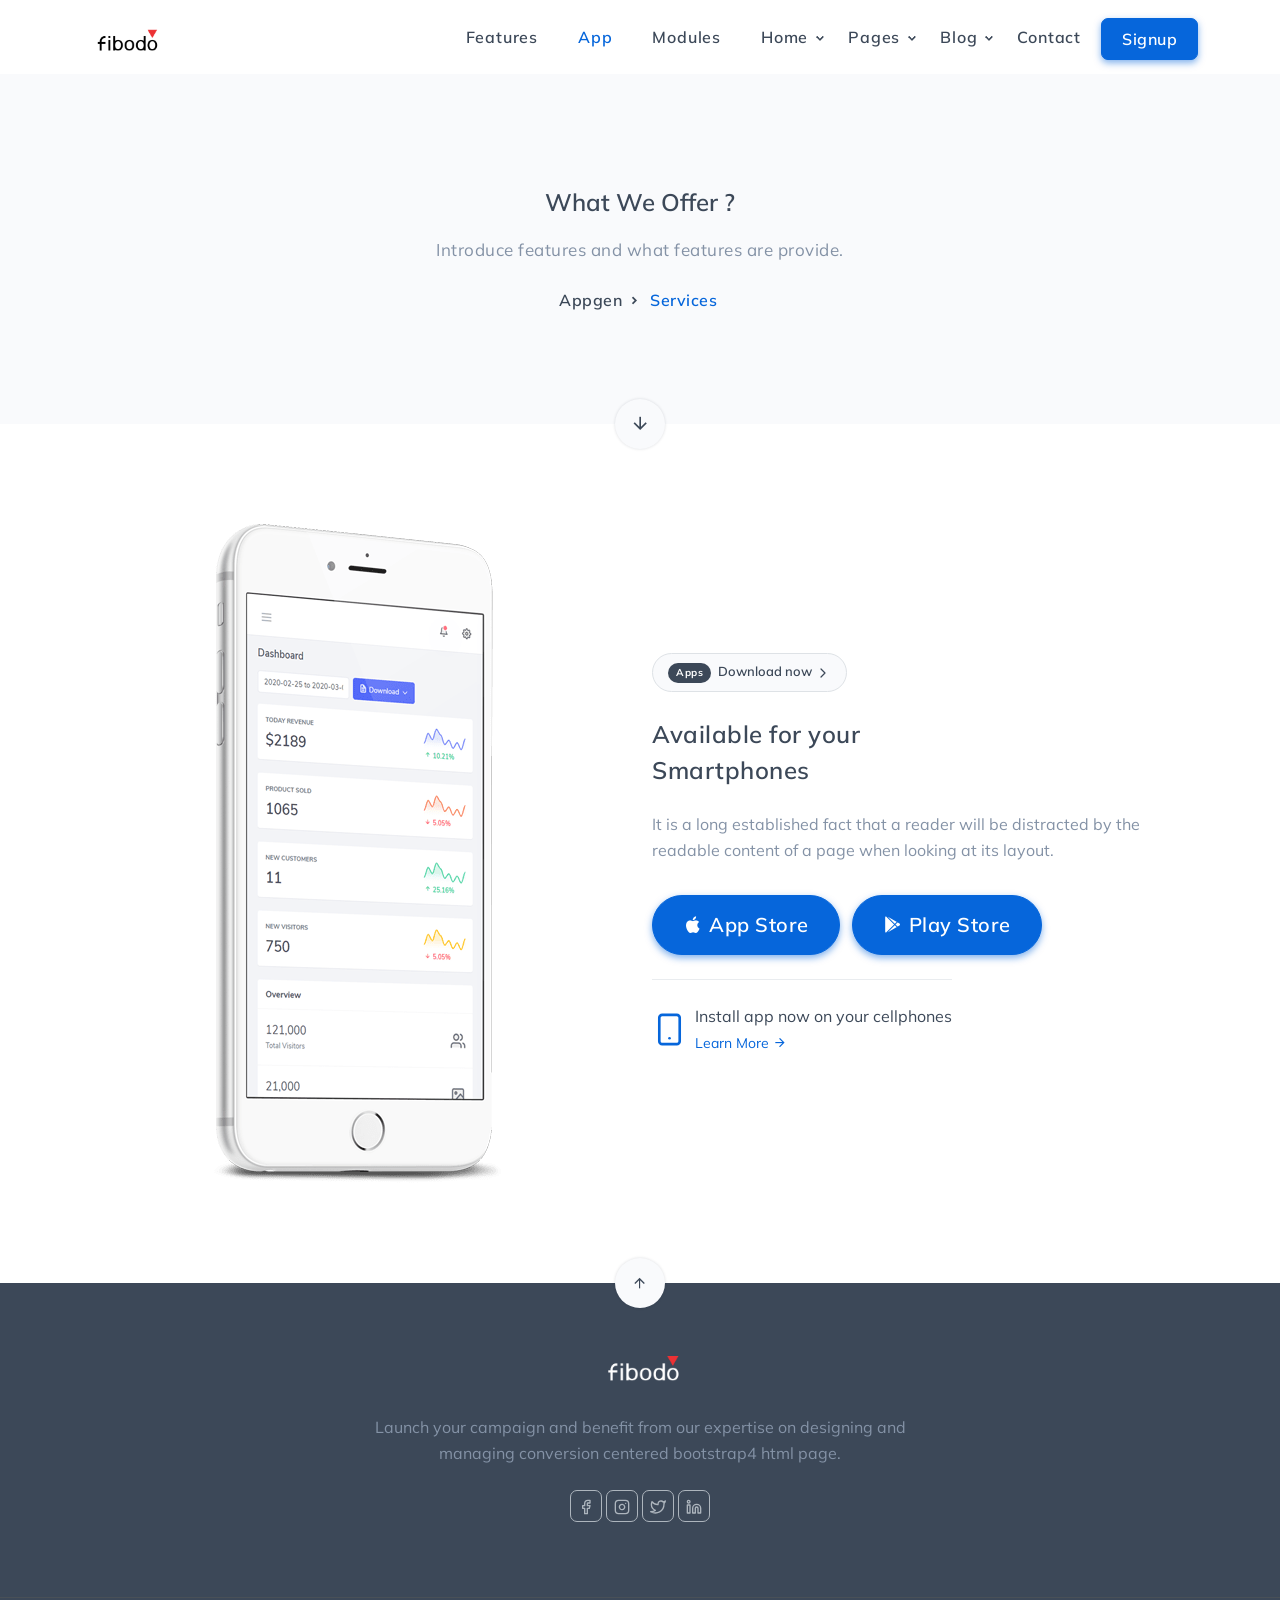
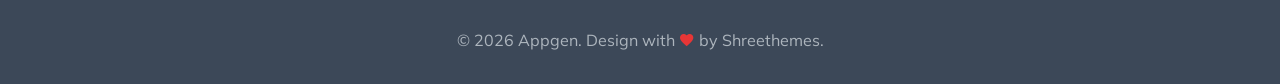
==== app.html @ 98a93cb3 "Add page" ====
<!DOCTYPE html>
<html lang="en">
    <head>
        <meta charset="utf-8" />
        <title>fibodo</title>
        <meta name="viewport" content="width=device-width, initial-scale=1.0">
        <meta name="description" content="App and Saas Landing Template" />
        <meta name="keywords" content="Application, Clean, Saas, Dashboard, Bootstrap 5" />
        <meta content="Shreethemes" name="author" />
        <!-- favicon -->
        <link rel="shortcut icon" href="images/favicon.ico">
        <!-- Bootstrap css -->
        <link href="css/bootstrap.min.css" rel="stylesheet" type="text/css" />
        <!-- Icons -->
        <link href="css/materialdesignicons.min.css" rel="stylesheet" type="text/css" />
        <link rel="stylesheet" href="https://unicons.iconscout.com/release/v3.0.6/css/line.css">
        <!-- Main css File -->
        <link href="css/style.css" rel="stylesheet" type="text/css" />
    </head>

    <body>
        <!-- Loader Start -->
        <div id="preloader">
            <div id="status">
                <div class="logo">
                    <img src="images/logo-dark.png" height="25" class="d-block mx-auto" alt="">
                </div>
                <div class="sk-chase mt-4">
                    <div class="sk-chase-dot"></div>
                    <div class="sk-chase-dot"></div>
                    <div class="sk-chase-dot"></div>
                    <div class="sk-chase-dot"></div>
                    <div class="sk-chase-dot"></div>
                    <div class="sk-chase-dot"></div>
                </div>
            </div>
        </div>
        <!-- Loader End -->

        <!-- Navbar STart -->
        <header id="topnav" class="defaultscroll sticky bg-white">
            <div class="container">
                <!-- Logo container-->
                <div>
                    <a class="logo" href="index.html">
                        <img src="images/logo-dark.png" height="22" alt="">
                    </a>
                </div>                 
                <div class="buy-button">
                    <a href="signup.html" class="btn btn-primary">Signup</a>
                </div><!--end login button-->
                <!-- End Logo container-->
                <div class="menu-extras">
                    <div class="menu-item">
                        <!-- Mobile menu toggle-->
                        <a class="navbar-toggle" id="isToggle" onclick="toggleMenu()">
                            <div class="lines">
                                <span></span>
                                <span></span>
                                <span></span>
                            </div>
                        </a>
                        <!-- End mobile menu toggle-->
                    </div>
                </div>
        
                <div id="navigation">
                    <!-- Navigation Menu-->   
                    <ul class="navigation-menu">
                        <li><a href="features.html" class="sub-menu-item">Features</a></li>
                        <li><a href="app.html" class="sub-menu-item">App</a></li>
                        <li><a href="modules.html" class="sub-menu-item">Modules</a></li>
                        <li class="has-submenu parent-menu-item">
                            <a href="javascript:void(0)">Home</a><span class="menu-arrow"></span>
                            <ul class="submenu">
                                <li><a href="index.html" class="sub-menu-item">Home One</a></li>
                                <li><a href="index-two.html" class="sub-menu-item">Home Two</a></li>
                                <li><a href="index-three.html" class="sub-menu-item">Home Three</a></li>
                                <li><a href="index-four.html" class="sub-menu-item">Home Four</a></li>
                                <li><a href="index-five.html" class="sub-menu-item">Home Five</a></li>
                                <li><a href="index-six.html" class="sub-menu-item">Home Six</a></li>
                                <li><a href="index-onepage.html" class="sub-menu-item">One Page</a></li>
                            </ul>
                        </li>
        
                        <li class="has-submenu parent-menu-item">
                            <a href="javascript:void(0)">Pages</a><span class="menu-arrow"></span>
                            <ul class="submenu">
                                <li><a href="about.html" class="sub-menu-item">Company</a></li>
                                <li><a href="services.html" class="sub-menu-item">Services</a></li>
                                <li><a href="faqs.html" class="sub-menu-item">FAQs</a></li>
                                <li><a href="login.html" class="sub-menu-item">Login</a></li>
                                <li><a href="signup.html" class="sub-menu-item">Signup</a></li>
                                <li><a href="reset-password.html" class="sub-menu-item">Reset Password</a></li>
                                <li><a href="404.html" class="sub-menu-item">404</a></li>
                            </ul>
                        </li>

                        <li class="has-submenu parent-menu-item">
                            <a href="javascript:void(0)">Blog</a><span class="menu-arrow"></span>
                            <ul class="submenu">
                                <li><a href="blog.html" class="sub-menu-item">Blog</a></li>
                                <li><a href="blog-detail.html" class="sub-menu-item">Single Blog</a></li>
                            </ul>
                        </li>

                        <li><a href="contact.html" class="sub-menu-item">Contact</a></li>
                    </ul><!--end navigation menu-->
                </div><!--end navigation-->
            </div><!--end container-->
        </header><!--end header-->
        <!-- Navbar End -->

        <!-- Hero Start -->
        <section class="bg-half bg-light d-table w-100">
            <div class="container">
                <div class="row justify-content-center">
                    <div class="col-lg-12 text-center">
                        <div class="title-heading">
                            <h4>What We Offer ?</h4>
                            <p class="text-muted para-desc mx-auto mt-3 mb-0">Introduce features and what features are provide.</p> 
                            <nav aria-label="breadcrumb" class="d-inline-block mt-4">
                                <ul class="breadcrumb mb-0">
                                    <li class="breadcrumb-item"><a href="index.html">Appgen</a></li>
                                    <li class="breadcrumb-item active" aria-current="page">Services</li>
                                </ul>
                            </nav>
                        </div>
                    </div><!--end col-->
                    <div class="home-shape-arrow">
                        <a href="#services" class="scroll-down"><i class="mdi mdi-arrow-down arrow-icon bg-light text-dark h5"></i></a>
                    </div>
                </div><!--end row-->
            </div> <!--end container-->
        </section><!--end section-->
        <!-- Hero End -->

       <!-- Download Start -->
       <section class="section" id="download">
        <div class="container">
            <div class="row align-items-center">
                <div class="col-lg-6 col-md-6 col-12">
                    <img src="images/app/mobile-2.png" class="img-fluid d-block mx-auto" alt="">
                </div><!--end col-->

                <div class="col-lg-6 col-md-6 col-12 mt-4 mt-sm-0 pt-2 pt-sm-0">
                    <div class="section-title">
                        <div class="alert alert-light alert-pills" role="alert">
                            <span class="badge bg-dark rounded-pill me-1">Apps</span>
                            <span class="content">Download now <i data-feather="chevron-right" class="fea icon-sm"></i></span>
                         </div>
                        <h4 class="title mb-4 mt-2">Available for your <br> Smartphones</h4>
                        <p class="text-muted para-desc mb-0">It is a long established fact that a reader will be distracted by the readable content of a page when looking at its layout.</p>
                        <div class="mt-4 mb-4">
                            <a href="javascript:void(0)" class="btn btn-pills btn-lg btn-primary mt-2 me-2"><i class="mdi mdi-apple"></i> App Store</a>
                            <a href="javascript:void(0)" class="btn btn-pills btn-lg btn-primary mt-2"><i class="mdi mdi-google-play"></i> Play Store</a>
                        </div>

                        <div class="d-inline-block">
                            <div class="pt-4 d-flex align-items-center border-top">
                                <i data-feather="smartphone" class="fea icon-md me-2 text-primary"></i>
                                <div class="content">
                                    <p class="mb-0">Install app now on your cellphones</p>
                                    <a href="javascript:void(0)" class="text-primary small">Learn More <i class="mdi mdi-arrow-right"></i></a> 
                                </div>
                            </div>
                        </div>
                    </div>
                </div><!--end col-->
            </div><!--end row-->
        </div><!--end container-->
    </section><!--end section-->
    <!-- Download End -->

        <!-- Footer Start -->
        <footer class="bg-dark py-5">
            <div class="container">
                <div class="row justify-content-center">
                    <div class="col-lg-7 mb-3">
                        <div class="text-center">
                            <a class="logo logo-footer" href="#">
                                <img src="images/logo-light.png" height="25" alt="">
                            </a>
                            <p class="text-muted para-desc mx-auto mt-3">Launch your campaign and benefit from our expertise on designing and managing conversion centered bootstrap4 html page.</p>
                            <ul class="list-unstyled social-icon social mb-0 mt-4">
                                <li class="list-inline-item"><a href="javascript:void(0)" class="rounded"><i data-feather="facebook" class="fea icon-sm fea-social"></i></a></li>
                                <li class="list-inline-item"><a href="javascript:void(0)" class="rounded"><i data-feather="instagram" class="fea icon-sm fea-social"></i></a></li>
                                <li class="list-inline-item"><a href="javascript:void(0)" class="rounded"><i data-feather="twitter" class="fea icon-sm fea-social"></i></a></li>
                                <li class="list-inline-item"><a href="javascript:void(0)" class="rounded"><i data-feather="linkedin" class="fea icon-sm fea-social"></i></a></li>
                            </ul><!--end icon-->
                        </div>
                    </div><!--end col-->
                </div><!--end row-->
            </div><!--end container-->
            <!-- Back to top -->    
            <a href="#" class="back-to-top" id="back-to-top" title="Top"> 
                <i class="mdi mdi-arrow-up icons bg-light text-dark"> </i> 
            </a>
            <!-- Back to top -->
        </footer><!--end footer-->
        <footer class="footer-bar bg-dark">
            <div class="container">
                <div class="row justify-content-center">
                    <div class="col-12 text-center">
                        <p class="mb-0 footer-text para-desc mx-auto">© <script>document.write(new Date().getFullYear())</script> <span class="text-reset">Appgen</span>. Design with <i class="mdi mdi-heart text-danger"></i> by <a href="http://shreethemes.in" target="_blank" class="text-reset">Shreethemes</a>.</p>
                    </div><!--end col-->
                </div><!--end row-->
            </div><!--end container-->
        </footer><!--end footer-->
        <!-- Footer End -->
        
        <!-- javascript -->
        <script src="js/bootstrap.bundle.min.js"></script>
        <!-- Icon -->
        <script src="js/feather.min.js"></script>
        <script src="https://unicons.iconscout.com/release/v3.0.6/script/monochrome/bundle.js"/></script>
        <!-- SLIDER -->
        <script src="js/tiny-slider.js "></script>
        <script src="js/tiny-slider-init.js "></script>
        <!-- Contact -->
        <script src="js/contact.js"></script>
        <!-- Main Js -->
        <script src="js/app.js"></script>
    </body>
</html>
---- css/style.css ----
/* Template Name: Appgen - App & Saas Landing Page Template
   Author: Shreethemes
   Website: http://shreethemes.in
   Email: shreethemes@gmail.com
   Version: 2.0.0
   Created: June 2020
   File Description: Main Css file of the template
*/
/****************************/
/*         INDEX            */
/*===========================
 *     01.  Variables       *
 *     02.  General         *
 *     03.  Helper          *
 *     04.  Boostrap Custom *
 *     05.  Components      *
 *     06.  Menu            *
 *     07.  Home            *
 *     08.  Features        *
 *     09.  Testi           *
 *     10.  CTA             *
 *     11.  Contact         *
 *     12.  Footer          *
 ===========================*/
@import url("https://fonts.googleapis.com/css2?family=Muli:wght@400;500;600;700&display=swap");
body {
  font-family: "Muli", sans-serif;
  overflow-x: hidden !important;
  font-size: 16px;
  color: #3c4858;
}

h1, h2, h3, h4, h5, h6, .h1, .h2, .h3, .h4, .h5, .h6 {
  font-family: "Muli", sans-serif;
  line-height: 1.5;
  font-weight: 600 !important;
}

::-moz-selection {
  background: #465467;
  color: #ffffff;
}

::selection {
  background: #465467;
  color: #ffffff;
}

a {
  text-decoration: none !important;
}

p {
  line-height: 1.6;
}

.section {
  padding: 100px 0;
  position: relative;
}

.section-two {
  padding: 60px 0;
  position: relative;
}

.bg-overlay {
  background-color: rgba(60, 72, 88, 0.7);
  position: absolute;
  top: 0;
  right: 0;
  left: 0;
  bottom: 0;
  width: 100%;
  height: 100%;
}

.bg-overlay-white {
  background-color: rgba(255, 255, 255, 0.7);
}

.bg-overlay-primary {
  background-color: rgba(6, 102, 219, 0.65);
}

.title-heading {
  line-height: 26px;
}

.title-heading .heading {
  font-size: 40px !important;
  letter-spacing: 1px;
}

.title-heading .para-desc {
  font-size: 17px;
  letter-spacing: 0.5px;
}

.section-title {
  position: relative;
}

.section-title .title {
  letter-spacing: 0.5px;
  font-size: 24px !important;
}

.para-desc {
  max-width: 600px;
}

.mt-100 {
  margin-top: 100px;
}

.mb-60 {
  margin-bottom: 60px;
}

.shape {
  position: absolute;
  pointer-events: none;
  right: 0;
  bottom: -1px;
  left: 0;
}

.shape > svg {
  -webkit-transform: scale(2);
          transform: scale(2);
  width: 100%;
  height: auto;
  -webkit-transform-origin: top center;
          transform-origin: top center;
}

.mover {
  -webkit-animation: mover 1s infinite alternate;
          animation: mover 1s infinite alternate;
}

@-webkit-keyframes mover {
  0% {
    -webkit-transform: translateY(0);
            transform: translateY(0);
  }
  100% {
    -webkit-transform: translateY(5px);
            transform: translateY(5px);
  }
}

@keyframes mover {
  0% {
    -webkit-transform: translateY(0);
            transform: translateY(0);
  }
  100% {
    -webkit-transform: translateY(5px);
            transform: translateY(5px);
  }
}

@media (min-width: 768px) {
  .margin-top-100 {
    margin-top: 100px;
  }
}

@media (max-width: 768px) {
  .section {
    padding: 60px 0;
  }
  .title-heading .heading {
    font-size: 30px !important;
  }
  .title-heading .para-desc {
    font-size: 15px;
  }
  .mt-60 {
    margin-top: 60px;
  }
}

@media (max-width: 425px) {
  .shape {
    bottom: -4px;
  }
}

@media (min-width: 1400px) {
  .container {
    max-width: 1140px !important;
  }
}

.row > * {
  position: relative;
}

h1 {
  font-size: 42px !important;
}

h2 {
  font-size: 36px !important;
}

h3 {
  font-size: 30px !important;
}

h4 {
  font-size: 24px !important;
}

h5 {
  font-size: 20px !important;
}

h6 {
  font-size: 16px !important;
}

.display-1 {
  font-size: 80px !important;
}

.display-2 {
  font-size: 72px !important;
}

.display-3 {
  font-size: 64px !important;
}

.display-4 {
  font-size: 56px !important;
}

.bg-primary {
  background-color: #0666db !important;
}

.text-primary {
  color: #0666db !important;
}

a.text-primary:hover, a.text-primary:focus {
  color: #055ac2 !important;
}

.bg-secondary {
  background-color: #727981 !important;
}

.text-secondary {
  color: #727981 !important;
}

a.text-secondary:hover, a.text-secondary:focus {
  color: #666c73 !important;
}

.bg-success {
  background-color: #56b35f !important;
}

.text-success {
  color: #56b35f !important;
}

a.text-success:hover, a.text-success:focus {
  color: #4aa553 !important;
}

.bg-warning {
  background-color: #f1a445 !important;
}

.text-warning {
  color: #f1a445 !important;
}

a.text-warning:hover, a.text-warning:focus {
  color: #ef982d !important;
}

.bg-info {
  background-color: #59a5d8 !important;
}

.text-info {
  color: #59a5d8 !important;
}

a.text-info:hover, a.text-info:focus {
  color: #449ad3 !important;
}

.bg-danger {
  background-color: #e73636 !important;
}

.text-danger {
  color: #e73636 !important;
}

a.text-danger:hover, a.text-danger:focus {
  color: #e41f1f !important;
}

.bg-dark {
  background-color: #3c4858 !important;
}

.text-dark {
  color: #3c4858 !important;
}

a.text-dark:hover, a.text-dark:focus {
  color: #323c49 !important;
}

.bg-muted {
  background-color: #8492a6 !important;
}

.text-muted {
  color: #8492a6 !important;
}

a.text-muted:hover, a.text-muted:focus {
  color: #75859b !important;
}

.bg-light {
  background-color: #f9fafc !important;
}

.text-light {
  color: #f9fafc !important;
}

a.text-light:hover, a.text-light:focus {
  color: #e8ecf4 !important;
}

.bg-footer {
  background-color: #465467 !important;
}

.text-footer {
  color: #465467 !important;
}

a.text-footer:hover, a.text-footer:focus {
  color: #3c4858 !important;
}

.list-inline-item:not(:last-child) {
  margin-right: 0px;
  margin-bottom: 5px;
}

.rounded {
  border-radius: 7px !important;
}

.rounded-top {
  border-top-left-radius: 7px !important;
  border-top-right-radius: 7px !important;
}

.rounded-left {
  border-top-left-radius: 7px !important;
  border-bottom-left-radius: 7px !important;
}

.rounded-bottom {
  border-bottom-left-radius: 7px !important;
  border-bottom-right-radius: 7px !important;
}

.rounded-right {
  border-top-right-radius: 7px !important;
  border-bottom-right-radius: 7px !important;
}

.rounded-pill {
  border-radius: 30px !important;
}

.border {
  border: 1px solid #e9ecef !important;
}

.border-top {
  border-top: 1px solid #e9ecef !important;
}

.border-bottom {
  border-bottom: 1px solid #e9ecef !important;
}

.border-left {
  border-left: 1px solid #e9ecef !important;
}

.border-right {
  border-right: 1px solid #e9ecef !important;
}

.modal-open {
  padding-right: 0 !important;
}

@media (max-width: 768px) {
  .display-1 {
    font-size: 56px !important;
  }
  .display-2 {
    font-size: 50px !important;
  }
  .display-3 {
    font-size: 42px !important;
  }
  .display-4 {
    font-size: 36px !important;
  }
}

.btn-primary {
  background-color: #0666db !important;
  border: 1px solid #0666db !important;
  color: #ffffff !important;
  -webkit-box-shadow: 0 3px 7px rgba(6, 102, 219, 0.5);
          box-shadow: 0 3px 7px rgba(6, 102, 219, 0.5);
}

.btn-primary:hover, .btn-primary:focus, .btn-primary:active, .btn-primary.active, .btn-primary.focus {
  background-color: #054fa9 !important;
  border-color: #054fa9 !important;
  color: #ffffff !important;
}

.btn-soft-primary {
  background-color: rgba(6, 102, 219, 0.15) !important;
  border: 1px solid rgba(6, 102, 219, 0.1) !important;
  color: #0666db !important;
  -webkit-box-shadow: 0 3px 7px rgba(6, 102, 219, 0.2);
          box-shadow: 0 3px 7px rgba(6, 102, 219, 0.2);
}

.btn-soft-primary:hover, .btn-soft-primary:focus, .btn-soft-primary:active, .btn-soft-primary.active, .btn-soft-primary.focus {
  background-color: #0666db !important;
  border-color: #0666db !important;
  color: #ffffff !important;
  -webkit-box-shadow: 0 3px 7px rgba(6, 102, 219, 0.5);
          box-shadow: 0 3px 7px rgba(6, 102, 219, 0.5);
}

.btn-outline-primary {
  border: 1px solid #0666db;
  color: #0666db;
  background-color: transparent;
}

.btn-outline-primary:hover, .btn-outline-primary:focus, .btn-outline-primary:active, .btn-outline-primary.active, .btn-outline-primary.focus, .btn-outline-primary:not(:disabled):not(.disabled):active {
  background-color: #0666db;
  border-color: #0666db;
  color: #ffffff;
  -webkit-box-shadow: 0 3px 7px rgba(6, 102, 219, 0.5);
          box-shadow: 0 3px 7px rgba(6, 102, 219, 0.5);
}

.btn-secondary {
  background-color: #727981 !important;
  border: 1px solid #727981 !important;
  color: #ffffff !important;
  -webkit-box-shadow: 0 3px 7px rgba(114, 121, 129, 0.5);
          box-shadow: 0 3px 7px rgba(114, 121, 129, 0.5);
}

.btn-secondary:hover, .btn-secondary:focus, .btn-secondary:active, .btn-secondary.active, .btn-secondary.focus {
  background-color: #5a6066 !important;
  border-color: #5a6066 !important;
  color: #ffffff !important;
}

.btn-soft-secondary {
  background-color: rgba(114, 121, 129, 0.15) !important;
  border: 1px solid rgba(114, 121, 129, 0.1) !important;
  color: #727981 !important;
  -webkit-box-shadow: 0 3px 7px rgba(114, 121, 129, 0.2);
          box-shadow: 0 3px 7px rgba(114, 121, 129, 0.2);
}

.btn-soft-secondary:hover, .btn-soft-secondary:focus, .btn-soft-secondary:active, .btn-soft-secondary.active, .btn-soft-secondary.focus {
  background-color: #727981 !important;
  border-color: #727981 !important;
  color: #ffffff !important;
  -webkit-box-shadow: 0 3px 7px rgba(114, 121, 129, 0.5);
          box-shadow: 0 3px 7px rgba(114, 121, 129, 0.5);
}

.btn-outline-secondary {
  border: 1px solid #727981;
  color: #727981;
  background-color: transparent;
}

.btn-outline-secondary:hover, .btn-outline-secondary:focus, .btn-outline-secondary:active, .btn-outline-secondary.active, .btn-outline-secondary.focus, .btn-outline-secondary:not(:disabled):not(.disabled):active {
  background-color: #727981;
  border-color: #727981;
  color: #ffffff;
  -webkit-box-shadow: 0 3px 7px rgba(114, 121, 129, 0.5);
          box-shadow: 0 3px 7px rgba(114, 121, 129, 0.5);
}

.btn-success {
  background-color: #56b35f !important;
  border: 1px solid #56b35f !important;
  color: #ffffff !important;
  -webkit-box-shadow: 0 3px 7px rgba(86, 179, 95, 0.5);
          box-shadow: 0 3px 7px rgba(86, 179, 95, 0.5);
}

.btn-success:hover, .btn-success:focus, .btn-success:active, .btn-success.active, .btn-success.focus {
  background-color: #42944a !important;
  border-color: #42944a !important;
  color: #ffffff !important;
}

.btn-soft-success {
  background-color: rgba(86, 179, 95, 0.15) !important;
  border: 1px solid rgba(86, 179, 95, 0.1) !important;
  color: #56b35f !important;
  -webkit-box-shadow: 0 3px 7px rgba(86, 179, 95, 0.2);
          box-shadow: 0 3px 7px rgba(86, 179, 95, 0.2);
}

.btn-soft-success:hover, .btn-soft-success:focus, .btn-soft-success:active, .btn-soft-success.active, .btn-soft-success.focus {
  background-color: #56b35f !important;
  border-color: #56b35f !important;
  color: #ffffff !important;
  -webkit-box-shadow: 0 3px 7px rgba(86, 179, 95, 0.5);
          box-shadow: 0 3px 7px rgba(86, 179, 95, 0.5);
}

.btn-outline-success {
  border: 1px solid #56b35f;
  color: #56b35f;
  background-color: transparent;
}

.btn-outline-success:hover, .btn-outline-success:focus, .btn-outline-success:active, .btn-outline-success.active, .btn-outline-success.focus, .btn-outline-success:not(:disabled):not(.disabled):active {
  background-color: #56b35f;
  border-color: #56b35f;
  color: #ffffff;
  -webkit-box-shadow: 0 3px 7px rgba(86, 179, 95, 0.5);
          box-shadow: 0 3px 7px rgba(86, 179, 95, 0.5);
}

.btn-warning {
  background-color: #f1a445 !important;
  border: 1px solid #f1a445 !important;
  color: #ffffff !important;
  -webkit-box-shadow: 0 3px 7px rgba(241, 164, 69, 0.5);
          box-shadow: 0 3px 7px rgba(241, 164, 69, 0.5);
}

.btn-warning:hover, .btn-warning:focus, .btn-warning:active, .btn-warning.active, .btn-warning.focus {
  background-color: #ed8d16 !important;
  border-color: #ed8d16 !important;
  color: #ffffff !important;
}

.btn-soft-warning {
  background-color: rgba(241, 164, 69, 0.15) !important;
  border: 1px solid rgba(241, 164, 69, 0.1) !important;
  color: #f1a445 !important;
  -webkit-box-shadow: 0 3px 7px rgba(241, 164, 69, 0.2);
          box-shadow: 0 3px 7px rgba(241, 164, 69, 0.2);
}

.btn-soft-warning:hover, .btn-soft-warning:focus, .btn-soft-warning:active, .btn-soft-warning.active, .btn-soft-warning.focus {
  background-color: #f1a445 !important;
  border-color: #f1a445 !important;
  color: #ffffff !important;
  -webkit-box-shadow: 0 3px 7px rgba(241, 164, 69, 0.5);
          box-shadow: 0 3px 7px rgba(241, 164, 69, 0.5);
}

.btn-outline-warning {
  border: 1px solid #f1a445;
  color: #f1a445;
  background-color: transparent;
}

.btn-outline-warning:hover, .btn-outline-warning:focus, .btn-outline-warning:active, .btn-outline-warning.active, .btn-outline-warning.focus, .btn-outline-warning:not(:disabled):not(.disabled):active {
  background-color: #f1a445;
  border-color: #f1a445;
  color: #ffffff;
  -webkit-box-shadow: 0 3px 7px rgba(241, 164, 69, 0.5);
          box-shadow: 0 3px 7px rgba(241, 164, 69, 0.5);
}

.btn-info {
  background-color: #59a5d8 !important;
  border: 1px solid #59a5d8 !important;
  color: #ffffff !important;
  -webkit-box-shadow: 0 3px 7px rgba(89, 165, 216, 0.5);
          box-shadow: 0 3px 7px rgba(89, 165, 216, 0.5);
}

.btn-info:hover, .btn-info:focus, .btn-info:active, .btn-info.active, .btn-info.focus {
  background-color: #308ece !important;
  border-color: #308ece !important;
  color: #ffffff !important;
}

.btn-soft-info {
  background-color: rgba(89, 165, 216, 0.15) !important;
  border: 1px solid rgba(89, 165, 216, 0.1) !important;
  color: #59a5d8 !important;
  -webkit-box-shadow: 0 3px 7px rgba(89, 165, 216, 0.2);
          box-shadow: 0 3px 7px rgba(89, 165, 216, 0.2);
}

.btn-soft-info:hover, .btn-soft-info:focus, .btn-soft-info:active, .btn-soft-info.active, .btn-soft-info.focus {
  background-color: #59a5d8 !important;
  border-color: #59a5d8 !important;
  color: #ffffff !important;
  -webkit-box-shadow: 0 3px 7px rgba(89, 165, 216, 0.5);
          box-shadow: 0 3px 7px rgba(89, 165, 216, 0.5);
}

.btn-outline-info {
  border: 1px solid #59a5d8;
  color: #59a5d8;
  background-color: transparent;
}

.btn-outline-info:hover, .btn-outline-info:focus, .btn-outline-info:active, .btn-outline-info.active, .btn-outline-info.focus, .btn-outline-info:not(:disabled):not(.disabled):active {
  background-color: #59a5d8;
  border-color: #59a5d8;
  color: #ffffff;
  -webkit-box-shadow: 0 3px 7px rgba(89, 165, 216, 0.5);
          box-shadow: 0 3px 7px rgba(89, 165, 216, 0.5);
}

.btn-danger {
  background-color: #e73636 !important;
  border: 1px solid #e73636 !important;
  color: #ffffff !important;
  -webkit-box-shadow: 0 3px 7px rgba(231, 54, 54, 0.5);
          box-shadow: 0 3px 7px rgba(231, 54, 54, 0.5);
}

.btn-danger:hover, .btn-danger:focus, .btn-danger:active, .btn-danger.active, .btn-danger.focus {
  background-color: #d11919 !important;
  border-color: #d11919 !important;
  color: #ffffff !important;
}

.btn-soft-danger {
  background-color: rgba(231, 54, 54, 0.15) !important;
  border: 1px solid rgba(231, 54, 54, 0.1) !important;
  color: #e73636 !important;
  -webkit-box-shadow: 0 3px 7px rgba(231, 54, 54, 0.2);
          box-shadow: 0 3px 7px rgba(231, 54, 54, 0.2);
}

.btn-soft-danger:hover, .btn-soft-danger:focus, .btn-soft-danger:active, .btn-soft-danger.active, .btn-soft-danger.focus {
  background-color: #e73636 !important;
  border-color: #e73636 !important;
  color: #ffffff !important;
  -webkit-box-shadow: 0 3px 7px rgba(231, 54, 54, 0.5);
          box-shadow: 0 3px 7px rgba(231, 54, 54, 0.5);
}

.btn-outline-danger {
  border: 1px solid #e73636;
  color: #e73636;
  background-color: transparent;
}

.btn-outline-danger:hover, .btn-outline-danger:focus, .btn-outline-danger:active, .btn-outline-danger.active, .btn-outline-danger.focus, .btn-outline-danger:not(:disabled):not(.disabled):active {
  background-color: #e73636;
  border-color: #e73636;
  color: #ffffff;
  -webkit-box-shadow: 0 3px 7px rgba(231, 54, 54, 0.5);
          box-shadow: 0 3px 7px rgba(231, 54, 54, 0.5);
}

.btn-dark {
  background-color: #3c4858 !important;
  border: 1px solid #3c4858 !important;
  color: #ffffff !important;
  -webkit-box-shadow: 0 3px 7px rgba(60, 72, 88, 0.5);
          box-shadow: 0 3px 7px rgba(60, 72, 88, 0.5);
}

.btn-dark:hover, .btn-dark:focus, .btn-dark:active, .btn-dark.active, .btn-dark.focus {
  background-color: #272f3a !important;
  border-color: #272f3a !important;
  color: #ffffff !important;
}

.btn-soft-dark {
  background-color: rgba(60, 72, 88, 0.15) !important;
  border: 1px solid rgba(60, 72, 88, 0.1) !important;
  color: #3c4858 !important;
  -webkit-box-shadow: 0 3px 7px rgba(60, 72, 88, 0.2);
          box-shadow: 0 3px 7px rgba(60, 72, 88, 0.2);
}

.btn-soft-dark:hover, .btn-soft-dark:focus, .btn-soft-dark:active, .btn-soft-dark.active, .btn-soft-dark.focus {
  background-color: #3c4858 !important;
  border-color: #3c4858 !important;
  color: #ffffff !important;
  -webkit-box-shadow: 0 3px 7px rgba(60, 72, 88, 0.5);
          box-shadow: 0 3px 7px rgba(60, 72, 88, 0.5);
}

.btn-outline-dark {
  border: 1px solid #3c4858;
  color: #3c4858;
  background-color: transparent;
}

.btn-outline-dark:hover, .btn-outline-dark:focus, .btn-outline-dark:active, .btn-outline-dark.active, .btn-outline-dark.focus, .btn-outline-dark:not(:disabled):not(.disabled):active {
  background-color: #3c4858;
  border-color: #3c4858;
  color: #ffffff;
  -webkit-box-shadow: 0 3px 7px rgba(60, 72, 88, 0.5);
          box-shadow: 0 3px 7px rgba(60, 72, 88, 0.5);
}

.btn-muted {
  background-color: #8492a6 !important;
  border: 1px solid #8492a6 !important;
  color: #ffffff !important;
  -webkit-box-shadow: 0 3px 7px rgba(132, 146, 166, 0.5);
          box-shadow: 0 3px 7px rgba(132, 146, 166, 0.5);
}

.btn-muted:hover, .btn-muted:focus, .btn-muted:active, .btn-muted.active, .btn-muted.focus {
  background-color: #68788f !important;
  border-color: #68788f !important;
  color: #ffffff !important;
}

.btn-soft-muted {
  background-color: rgba(132, 146, 166, 0.15) !important;
  border: 1px solid rgba(132, 146, 166, 0.1) !important;
  color: #8492a6 !important;
  -webkit-box-shadow: 0 3px 7px rgba(132, 146, 166, 0.2);
          box-shadow: 0 3px 7px rgba(132, 146, 166, 0.2);
}

.btn-soft-muted:hover, .btn-soft-muted:focus, .btn-soft-muted:active, .btn-soft-muted.active, .btn-soft-muted.focus {
  background-color: #8492a6 !important;
  border-color: #8492a6 !important;
  color: #ffffff !important;
  -webkit-box-shadow: 0 3px 7px rgba(132, 146, 166, 0.5);
          box-shadow: 0 3px 7px rgba(132, 146, 166, 0.5);
}

.btn-outline-muted {
  border: 1px solid #8492a6;
  color: #8492a6;
  background-color: transparent;
}

.btn-outline-muted:hover, .btn-outline-muted:focus, .btn-outline-muted:active, .btn-outline-muted.active, .btn-outline-muted.focus, .btn-outline-muted:not(:disabled):not(.disabled):active {
  background-color: #8492a6;
  border-color: #8492a6;
  color: #ffffff;
  -webkit-box-shadow: 0 3px 7px rgba(132, 146, 166, 0.5);
          box-shadow: 0 3px 7px rgba(132, 146, 166, 0.5);
}

.btn-light {
  background-color: #f9fafc !important;
  border: 1px solid #f9fafc !important;
  color: #ffffff !important;
  -webkit-box-shadow: 0 3px 7px rgba(249, 250, 252, 0.5);
          box-shadow: 0 3px 7px rgba(249, 250, 252, 0.5);
}

.btn-light:hover, .btn-light:focus, .btn-light:active, .btn-light.active, .btn-light.focus {
  background-color: #d7deeb !important;
  border-color: #d7deeb !important;
  color: #ffffff !important;
}

.btn-soft-light {
  background-color: rgba(249, 250, 252, 0.15) !important;
  border: 1px solid rgba(249, 250, 252, 0.1) !important;
  color: #f9fafc !important;
  -webkit-box-shadow: 0 3px 7px rgba(249, 250, 252, 0.2);
          box-shadow: 0 3px 7px rgba(249, 250, 252, 0.2);
}

.btn-soft-light:hover, .btn-soft-light:focus, .btn-soft-light:active, .btn-soft-light.active, .btn-soft-light.focus {
  background-color: #f9fafc !important;
  border-color: #f9fafc !important;
  color: #ffffff !important;
  -webkit-box-shadow: 0 3px 7px rgba(249, 250, 252, 0.5);
          box-shadow: 0 3px 7px rgba(249, 250, 252, 0.5);
}

.btn-outline-light {
  border: 1px solid #f9fafc;
  color: #f9fafc;
  background-color: transparent;
}

.btn-outline-light:hover, .btn-outline-light:focus, .btn-outline-light:active, .btn-outline-light.active, .btn-outline-light.focus, .btn-outline-light:not(:disabled):not(.disabled):active {
  background-color: #f9fafc;
  border-color: #f9fafc;
  color: #ffffff;
  -webkit-box-shadow: 0 3px 7px rgba(249, 250, 252, 0.5);
          box-shadow: 0 3px 7px rgba(249, 250, 252, 0.5);
}

.btn-footer {
  background-color: #465467 !important;
  border: 1px solid #465467 !important;
  color: #ffffff !important;
  -webkit-box-shadow: 0 3px 7px rgba(70, 84, 103, 0.5);
          box-shadow: 0 3px 7px rgba(70, 84, 103, 0.5);
}

.btn-footer:hover, .btn-footer:focus, .btn-footer:active, .btn-footer.active, .btn-footer.focus {
  background-color: #323c49 !important;
  border-color: #323c49 !important;
  color: #ffffff !important;
}

.btn-soft-footer {
  background-color: rgba(70, 84, 103, 0.15) !important;
  border: 1px solid rgba(70, 84, 103, 0.1) !important;
  color: #465467 !important;
  -webkit-box-shadow: 0 3px 7px rgba(70, 84, 103, 0.2);
          box-shadow: 0 3px 7px rgba(70, 84, 103, 0.2);
}

.btn-soft-footer:hover, .btn-soft-footer:focus, .btn-soft-footer:active, .btn-soft-footer.active, .btn-soft-footer.focus {
  background-color: #465467 !important;
  border-color: #465467 !important;
  color: #ffffff !important;
  -webkit-box-shadow: 0 3px 7px rgba(70, 84, 103, 0.5);
          box-shadow: 0 3px 7px rgba(70, 84, 103, 0.5);
}

.btn-outline-footer {
  border: 1px solid #465467;
  color: #465467;
  background-color: transparent;
}

.btn-outline-footer:hover, .btn-outline-footer:focus, .btn-outline-footer:active, .btn-outline-footer.active, .btn-outline-footer.focus, .btn-outline-footer:not(:disabled):not(.disabled):active {
  background-color: #465467;
  border-color: #465467;
  color: #ffffff;
  -webkit-box-shadow: 0 3px 7px rgba(70, 84, 103, 0.5);
          box-shadow: 0 3px 7px rgba(70, 84, 103, 0.5);
}

.btn {
  padding: 8px 20px;
  outline: none;
  text-decoration: none;
  font-size: 16px;
  letter-spacing: 0.5px;
  -webkit-transition: all 0.3s;
  transition: all 0.3s;
  font-weight: 600;
  border-radius: 7px;
}

.btn:focus {
  -webkit-box-shadow: none !important;
          box-shadow: none !important;
}

.btn.btn-sm {
  padding: 7px 16px;
  font-size: 10px;
}

.btn.btn-lg {
  padding: 14px 30px;
  font-size: 20px;
}

.btn.searchbtn {
  padding: 6px 20px;
}

.btn.btn-pills {
  border-radius: 30px;
}

.btn.btn-light {
  color: #3c4858 !important;
  background: #f9fafc;
  border: 1px solid #dee2e6;
}

.btn.btn-light:hover, .btn.btn-light:focus, .btn.btn-light:active, .btn.btn-light.active, .btn.btn-light.focus {
  background-color: #d7deeb !important;
  color: #3c4858;
}

.btn.btn-outline-light {
  border: 1px solid #dee2e6;
  color: #3c4858 !important;
  background-color: transparent;
}

.btn.btn-outline-light:hover, .btn.btn-outline-light:focus, .btn.btn-outline-light:active, .btn.btn-outline-light.active, .btn.btn-outline-light.focus {
  background-color: #f9fafc;
}

button:not(:disabled) {
  outline: none;
  border: 0;
}

.shadow {
  -webkit-box-shadow: 0 0 3px rgba(22, 28, 45, 0.15) !important;
          box-shadow: 0 0 3px rgba(22, 28, 45, 0.15) !important;
}

.shadow-large {
  -webkit-box-shadow: 0 10px 25px rgba(60, 72, 88, 0.15) !important;
          box-shadow: 0 10px 25px rgba(60, 72, 88, 0.15) !important;
}

.badge {
  padding: 5px 8px;
  border-radius: 3px;
  letter-spacing: 0.5px;
  font-size: 10px;
}

.badge:focus, .badge.focus {
  -webkit-box-shadow: none !important;
          box-shadow: none !important;
}

.alert-primary {
  background-color: #076fef;
  color: #ffffff;
  border-color: #0666db;
}

.alert-primary .alert-link {
  color: #022146;
}

.alert-outline-primary {
  background-color: #ffffff;
  color: #0666db;
  border-color: #0666db;
}

.alert-secondary {
  background-color: #7c838b;
  color: #ffffff;
  border-color: #727981;
}

.alert-secondary .alert-link {
  color: #2a2d30;
}

.alert-outline-secondary {
  background-color: #ffffff;
  color: #727981;
  border-color: #727981;
}

.alert-success {
  background-color: #64b96c;
  color: #ffffff;
  border-color: #56b35f;
}

.alert-success .alert-link {
  color: #234d27;
}

.alert-outline-success {
  background-color: #ffffff;
  color: #56b35f;
  border-color: #56b35f;
}

.alert-warning {
  background-color: #f2ad58;
  color: #ffffff;
  border-color: #f1a445;
}

.alert-warning .alert-link {
  color: #92560b;
}

.alert-outline-warning {
  background-color: #ffffff;
  color: #f1a445;
  border-color: #f1a445;
}

.alert-info {
  background-color: #6aaedc;
  color: #ffffff;
  border-color: #59a5d8;
}

.alert-info .alert-link {
  color: #1d557b;
}

.alert-outline-info {
  background-color: #ffffff;
  color: #59a5d8;
  border-color: #59a5d8;
}

.alert-danger {
  background-color: #e94848;
  color: #ffffff;
  border-color: #e73636;
}

.alert-danger .alert-link {
  color: #760e0e;
}

.alert-outline-danger {
  background-color: #ffffff;
  color: #e73636;
  border-color: #e73636;
}

.alert-dark {
  background-color: #445264;
  color: #ffffff;
  border-color: #3c4858;
}

.alert-dark .alert-link {
  color: black;
}

.alert-outline-dark {
  background-color: #ffffff;
  color: #3c4858;
  border-color: #3c4858;
}

.alert-muted {
  background-color: #909caf;
  color: #ffffff;
  border-color: #8492a6;
}

.alert-muted .alert-link {
  color: #3d4654;
}

.alert-outline-muted {
  background-color: #ffffff;
  color: #8492a6;
  border-color: #8492a6;
}

.alert-light {
  background-color: white;
  color: #ffffff;
  border-color: #f9fafc;
}

.alert-light .alert-link {
  color: #93a5c9;
}

.alert-outline-light {
  background-color: #ffffff;
  color: #f9fafc;
  border-color: #f9fafc;
}

.alert-footer {
  background-color: #4f5e73;
  color: #ffffff;
  border-color: #465467;
}

.alert-footer .alert-link {
  color: #080a0c;
}

.alert-outline-footer {
  background-color: #ffffff;
  color: #465467;
  border-color: #465467;
}

.alert {
  padding: 8px 15px;
  border-radius: 7px;
  font-size: 13px;
}

.alert.alert-light {
  background-color: #f9fafc;
  color: #3c4858;
  border-color: #dee2e6;
}

.alert.alert-dismissible {
  padding-right: 30px;
}

.alert.alert-dismissible .close {
  top: -2px;
  right: -10px;
  font-size: 16px !important;
}

.alert.alert-pills {
  border-radius: 30px;
  display: inline-block;
}

.alert.alert-pills .content {
  font-weight: 600;
}

.fea {
  stroke-width: 1.8;
}

.fea.icon-sm {
  height: 16px;
  width: 16px;
}

.fea.icon-ex-md {
  height: 20px;
  width: 20px;
}

.fea.icon-m-md {
  height: 28px;
  width: 28px;
}

.fea.icon-md {
  height: 35px;
  width: 35px;
}

.fea.icon-lg {
  height: 42px;
  width: 42px;
}

.fea.icon-ex-lg {
  height: 52px;
  width: 52px;
}

.avatar.avatar-ex-sm {
  max-height: 25px;
}

.avatar.avatar-md-sm {
  height: 45px;
  width: 45px;
}

.avatar.avatar-small {
  height: 70px;
  width: 70px;
}

.avatar.avatar-m-md {
  height: 90px;
  width: 90px;
}

.avatar.avatar-medium {
  height: 110px;
  width: 110px;
}

.avatar.avatar-large {
  height: 140px;
  width: 140px;
}

.avatar.avatar-ex-large {
  height: 180px;
  width: 180px;
}

#preloader {
  position: fixed;
  top: 0;
  left: 0;
  right: 0;
  bottom: 0;
  background-image: linear-gradient(45deg, #ffffff, #ffffff);
  z-index: 9999999;
}

#preloader #status {
  position: absolute;
  left: 0;
  right: 0;
  top: 50%;
  -webkit-transform: translateY(-50%);
          transform: translateY(-50%);
}

#preloader #status .sk-chase {
  width: 40px;
  height: 40px;
  position: relative;
  -webkit-animation: sk-chase 2.5s infinite linear both;
          animation: sk-chase 2.5s infinite linear both;
  margin: 0 auto;
}

#preloader #status .sk-chase .sk-chase-dot {
  width: 100%;
  height: 100%;
  position: absolute;
  left: 0;
  top: 0;
  -webkit-animation: sk-chase-dot 2.0s infinite ease-in-out both;
          animation: sk-chase-dot 2.0s infinite ease-in-out both;
}

#preloader #status .sk-chase .sk-chase-dot:before {
  content: '';
  display: block;
  width: 25%;
  height: 25%;
  background-color: #0666db;
  border-radius: 100%;
  -webkit-animation: sk-chase-dot-before 2.0s infinite ease-in-out both;
          animation: sk-chase-dot-before 2.0s infinite ease-in-out both;
}

#preloader #status .sk-chase .sk-chase-dot:nth-child(1), #preloader #status .sk-chase .sk-chase-dot:nth-child(1):before {
  -webkit-animation-delay: -1.1s;
          animation-delay: -1.1s;
}

#preloader #status .sk-chase .sk-chase-dot:nth-child(2), #preloader #status .sk-chase .sk-chase-dot:nth-child(2):before {
  -webkit-animation-delay: -1.0s;
          animation-delay: -1.0s;
}

#preloader #status .sk-chase .sk-chase-dot:nth-child(3), #preloader #status .sk-chase .sk-chase-dot:nth-child(3):before {
  -webkit-animation-delay: -0.9s;
          animation-delay: -0.9s;
}

#preloader #status .sk-chase .sk-chase-dot:nth-child(4), #preloader #status .sk-chase .sk-chase-dot:nth-child(4):before {
  -webkit-animation-delay: -0.8s;
          animation-delay: -0.8s;
}

#preloader #status .sk-chase .sk-chase-dot:nth-child(5), #preloader #status .sk-chase .sk-chase-dot:nth-child(5):before {
  -webkit-animation-delay: -0.7s;
          animation-delay: -0.7s;
}

#preloader #status .sk-chase .sk-chase-dot:nth-child(6), #preloader #status .sk-chase .sk-chase-dot:nth-child(6):before {
  -webkit-animation-delay: -0.6s;
          animation-delay: -0.6s;
}

@-webkit-keyframes sk-chase {
  100% {
    -webkit-transform: rotate(360deg);
            transform: rotate(360deg);
  }
}

@keyframes sk-chase {
  100% {
    -webkit-transform: rotate(360deg);
            transform: rotate(360deg);
  }
}

@-webkit-keyframes sk-chase-dot {
  80%, 100% {
    -webkit-transform: rotate(360deg);
            transform: rotate(360deg);
  }
}

@keyframes sk-chase-dot {
  80%, 100% {
    -webkit-transform: rotate(360deg);
            transform: rotate(360deg);
  }
}

@-webkit-keyframes sk-chase-dot-before {
  50% {
    -webkit-transform: scale(0.4);
            transform: scale(0.4);
  }
  100%, 0% {
    -webkit-transform: scale(1);
            transform: scale(1);
  }
}

@keyframes sk-chase-dot-before {
  50% {
    -webkit-transform: scale(0.4);
            transform: scale(0.4);
  }
  100%, 0% {
    -webkit-transform: scale(1);
            transform: scale(1);
  }
}

.accordion .accordion-item {
  overflow: hidden;
}

.accordion .accordion-item .accordion-button {
  font-weight: 600;
  text-align: left;
}

.accordion .accordion-item .accordion-button:focus {
  -webkit-box-shadow: none;
          box-shadow: none;
}

.accordion .accordion-item .accordion-button:before {
  content: '\F0143';
  display: block;
  font-family: 'Material Design Icons';
  font-size: 16px;
  color: #0666db;
  position: absolute;
  right: 20px;
  top: 50%;
  -webkit-transform: translateY(-50%);
          transform: translateY(-50%);
  -webkit-transition: all 0.5s ease;
  transition: all 0.5s ease;
}

.accordion .accordion-item .accordion-button.collapsed {
  background-color: #ffffff;
  color: #3c4858 !important;
  -webkit-transition: all 0.5s;
  transition: all 0.5s;
}

.accordion .accordion-item .accordion-button.collapsed:before {
  top: 15px;
  -webkit-transform: rotate(180deg);
          transform: rotate(180deg);
  color: #3c4858 !important;
}

.accordion .accordion-item .accordion-button:not(.collapsed) {
  color: #0666db;
}

.accordion .accordion-item .accordion-button:after {
  display: none;
}

.home-shape-arrow,
.back-to-top {
  display: block;
  position: absolute;
  width: 100%;
  height: auto;
  z-index: 1;
  left: 0;
}

.home-shape-arrow i,
.back-to-top i {
  height: 50px;
  width: 50px;
  margin: 0 auto;
  line-height: 50px;
  text-align: center;
  -webkit-box-shadow: 0 0 3px rgba(22, 28, 45, 0.15);
          box-shadow: 0 0 3px rgba(22, 28, 45, 0.15);
  border-radius: 30px;
}

.home-shape-arrow .arrow-icon,
.back-to-top .icons {
  position: absolute;
  top: 0;
  left: 0;
  right: 0;
  text-align: center;
  display: inline-block;
  -webkit-transition: all 0.5s ease;
  transition: all 0.5s ease;
}

.home-shape-arrow {
  bottom: 25px;
}

.back-to-top {
  top: -25px;
}

.back-to-top:hover .icons {
  background-color: #0666db !important;
  color: #ffffff !important;
}

.map {
  line-height: 0;
}

.map iframe {
  width: 100%;
  height: 440px;
}

.form-control {
  -webkit-box-shadow: none;
          box-shadow: none;
  background-color: transparent;
  border: 1px solid #ced4da;
  color: #3c4858;
  height: 40px;
  font-size: 13px;
  padding: 4px 10px;
  border-radius: 7px;
  -webkit-transition: all 0.5s ease;
  transition: all 0.5s ease;
}

.form-control:focus, .form-control.active {
  border-color: #0666db;
  -webkit-box-shadow: none;
          box-shadow: none;
}

textarea {
  height: 120px !important;
}

textarea.form-control {
  line-height: 25px;
}

.subcribe-form input {
  padding: 12.5px 20px;
  width: 100%;
  color: #3c4858 !important;
  border: none;
  outline: none !important;
  padding-right: 130px;
  background-color: rgba(255, 255, 255, 0.9);
}

.subcribe-form .btn {
  padding: 11.5px 20px !important;
}

.subcribe-form button {
  position: absolute;
  right: 12px;
  outline: none !important;
}

.breadcrumb {
  letter-spacing: 0.5px;
  padding: 0;
  display: block;
  background: transparent;
}

.breadcrumb .breadcrumb-item {
  font-size: 16px;
  font-weight: 600;
  padding-left: 0;
  display: inline-block;
}

.breadcrumb .breadcrumb-item a {
  color: #3c4858;
}

.breadcrumb .breadcrumb-item a:hover {
  color: #0666db;
}

.breadcrumb .breadcrumb-item.active {
  color: #0666db;
}

.breadcrumb .breadcrumb-item:before {
  content: "";
}

.breadcrumb .breadcrumb-item:after {
  content: "\f0142" !important;
  font-size: 14px;
  color: #3c4858;
  font-family: 'Material Design Icons';
  padding-left: 5px;
}

.breadcrumb .breadcrumb-item:last-child:after {
  display: none;
}

.pagination .page-item .page-link {
  color: #3c4858;
  border: 1px solid #dee2e6;
  padding: 12px 18px;
  font-size: 14px;
}

.pagination .page-item .page-link:focus {
  -webkit-box-shadow: none;
          box-shadow: none;
}

.pagination .page-item .page-link:hover {
  color: #ffffff;
  background: rgba(6, 102, 219, 0.9);
  border-color: rgba(6, 102, 219, 0.9);
}

.pagination .page-item:first-child .page-link {
  border-top-left-radius: 30px;
  border-bottom-left-radius: 30px;
}

.pagination .page-item:last-child .page-link {
  border-top-right-radius: 30px;
  border-bottom-right-radius: 30px;
}

.pagination .page-item.active .page-link {
  color: #ffffff;
  background: #0666db !important;
  border-color: #0666db;
  cursor: not-allowed;
}

.social-icon li a {
  color: #3c4858;
  border: 1px solid #3c4858;
  display: inline-block;
  height: 32px;
  text-align: center;
  font-size: 15px;
  width: 32px;
  line-height: 27px;
  -webkit-transition: all 0.4s ease;
  transition: all 0.4s ease;
  overflow: hidden;
  position: relative;
}

.social-icon li a .fea-social {
  stroke-width: 2;
}

.social-icon li a:hover {
  background-color: #0666db;
  border-color: #0666db !important;
  color: #ffffff !important;
}

.social-icon li a:hover .fea-social {
  fill: #055ac2;
}

.social-icon.social li a {
  color: #adb5bd;
  border-color: #adb5bd;
}

.back-to-home {
  position: fixed;
  top: 4%;
  right: 2%;
  z-index: 1;
}

.back-to-home a {
  width: 40px;
  height: 40px;
  line-height: 38px;
  background: #0666db;
}

.back-to-home a .fea {
  stroke-width: 2;
}

.partner-img {
  opacity: 0.6;
}

.blog-post .title:hover {
  color: #0666db !important;
}

@media (min-width: 1024px) {
  .padding-ten {
    padding-left: 3%;
    padding-right: 3%;
  }
}

@media (min-width: 1025px) {
  .padding-ten {
    padding-left: 10%;
    padding-right: 10%;
  }
}

#topnav {
  position: fixed;
  right: 0;
  left: 0;
  top: 0;
  z-index: 1030;
  background-color: transparent;
  border: 0;
  -webkit-transition: all .5s ease;
  transition: all .5s ease;
}

#topnav .logo {
  float: left;
  color: #3c4858 !important;
}

#topnav .logo .l-dark {
  display: none;
}

#topnav .logo .l-light {
  display: inline-block;
}

#topnav .has-submenu.active a {
  color: #ffffff;
}

#topnav .has-submenu.active .submenu li.active > a {
  color: #0666db !important;
}

#topnav .has-submenu.active.active .menu-arrow {
  border-color: #0666db;
}

#topnav .has-submenu {
  position: relative;
}

#topnav .has-submenu .submenu .submenu-arrow {
  border: solid #3c4858;
  border-radius: 0.5px;
  border-width: 0 2px 2px 0;
  display: inline-block;
  padding: 2px;
  -webkit-transform: rotate(-45deg);
          transform: rotate(-45deg);
  position: absolute;
  right: 20px;
  top: 14px;
}

#topnav .navbar-toggle {
  border: 0;
  position: relative;
  width: 60px;
  padding: 0;
  margin: 0;
  cursor: pointer;
}

#topnav .navbar-toggle .lines {
  width: 25px;
  display: block;
  position: relative;
  margin: 32px 20px 24px;
  height: 18px;
}

#topnav .navbar-toggle span {
  height: 2px;
  width: 100%;
  background-color: #3c4858;
  display: block;
  margin-bottom: 5px;
  -webkit-transition: -webkit-transform .5s ease;
  transition: -webkit-transform .5s ease;
  transition: transform .5s ease;
  transition: transform .5s ease, -webkit-transform .5s ease;
}

#topnav .navbar-toggle span:last-child {
  margin-bottom: 0;
}

#topnav .buy-button {
  float: right;
  line-height: 68px;
  padding: 3px 0;
}

#topnav .buy-button .login-btn-primary {
  display: none;
}

#topnav .buy-button .login-btn-light {
  display: inline-block;
}

#topnav .navbar-toggle.open span {
  position: absolute;
}

#topnav .navbar-toggle.open span:first-child {
  top: 6px;
  -webkit-transform: rotate(45deg);
          transform: rotate(45deg);
}

#topnav .navbar-toggle.open span:nth-child(2) {
  visibility: hidden;
}

#topnav .navbar-toggle.open span:last-child {
  width: 100%;
  top: 6px;
  -webkit-transform: rotate(-45deg);
          transform: rotate(-45deg);
}

#topnav .navbar-toggle.open span:hover {
  background-color: #0666db;
}

#topnav .navbar-toggle:hover, #topnav .navbar-toggle:focus,
#topnav .navbar-toggle .navigation-menu > li > a:hover, #topnav .navbar-toggle:focus {
  background-color: transparent;
}

#topnav .navigation-menu {
  list-style: none;
  margin: 0;
  padding: 0;
}

#topnav .navigation-menu > li {
  float: left;
  display: block;
  position: relative;
  margin: 0 10px;
}

#topnav .navigation-menu > li > a {
  display: block;
  color: #3c4858;
  font-size: 16px;
  background-color: transparent !important;
  font-weight: 600;
  letter-spacing: 0.8px;
  line-height: 24px;
  -webkit-transition: all 0.5s;
  transition: all 0.5s;
  font-family: "Muli", sans-serif;
  padding-left: 10px;
  padding-right: 10px;
}

#topnav .navigation-menu > li > a:hover, #topnav .navigation-menu > li > a:active {
  color: #0666db;
}

#topnav .navigation-menu > li:hover > a,
#topnav .navigation-menu > li.active > a {
  color: #0666db !important;
}

#topnav .navigation-menu .has-submenu .menu-arrow {
  border: solid #3c4858;
  border-radius: 0.5px;
  border-width: 0 2px 2px 0;
  display: inline-block;
  padding: 2px;
  -webkit-transform: rotate(45deg);
          transform: rotate(45deg);
  position: absolute;
  -webkit-transition: all 0.5s;
  transition: all 0.5s;
  right: -5px;
  top: 34px;
}

#topnav .menu-extras {
  float: right;
}

#topnav.scroll {
  background-color: #ffffff;
  border: none;
  -webkit-box-shadow: 0 0 3px rgba(22, 28, 45, 0.15);
          box-shadow: 0 0 3px rgba(22, 28, 45, 0.15);
}

#topnav.scroll .navigation-menu > li > a {
  color: #3c4858;
}

#topnav.scroll .navigation-menu > li > .menu-arrow {
  border-color: #3c4858;
}

#topnav.scroll .navigation-menu > li:hover > a, #topnav.scroll .navigation-menu > li.active > a {
  color: #0666db;
}

#topnav.scroll .navigation-menu > li:hover > .menu-arrow, #topnav.scroll .navigation-menu > li.active > .menu-arrow {
  border-color: #0666db;
}

#topnav.defaultscroll.dark-menubar .logo {
  line-height: 70px;
}

#topnav.defaultscroll.scroll .logo {
  line-height: 62px;
}

#topnav.defaultscroll.scroll.dark-menubar .logo {
  line-height: 62px;
}

#topnav.nav-sticky {
  background: #ffffff;
  -webkit-box-shadow: 0 0 3px rgba(22, 28, 45, 0.15);
          box-shadow: 0 0 3px rgba(22, 28, 45, 0.15);
}

#topnav.nav-sticky .navigation-menu.nav-light > li > a {
  color: #3c4858;
}

#topnav.nav-sticky .navigation-menu.nav-light > li.active > a {
  color: #0666db !important;
}

#topnav.nav-sticky .navigation-menu.nav-light > li:hover > .menu-arrow, #topnav.nav-sticky .navigation-menu.nav-light > li.active > .menu-arrow {
  border-color: #0666db !important;
}

#topnav.nav-sticky .navigation-menu.nav-light > li:hover > a, #topnav.nav-sticky .navigation-menu.nav-light > li.active > a {
  color: #0666db !important;
}

#topnav.nav-sticky .navigation-menu.nav-light .has-submenu .menu-arrow {
  border-color: #3c4858;
}

#topnav.nav-sticky .buy-button .login-btn-primary {
  display: inline-block;
}

#topnav.nav-sticky .buy-button .login-btn-light {
  display: none;
}

#topnav.nav-sticky .logo .l-dark {
  display: inline-block;
}

#topnav.nav-sticky .logo .l-light {
  display: none;
}

.logo {
  font-weight: 700;
  font-size: 24px;
  padding: 3px 0;
  letter-spacing: 1px;
  line-height: 68px;
}

@media (min-width: 992px) {
  #topnav .navigation-menu {
    display: -webkit-box;
    display: -ms-flexbox;
    display: flex;
    -webkit-box-pack: end;
        -ms-flex-pack: end;
            justify-content: flex-end;
  }
  #topnav .navigation-menu > .has-submenu > .submenu > .has-submenu > .submenu::before {
    top: 20px;
    margin-left: -35px;
    -webkit-box-shadow: 1px 1px 0px 0px rgba(0, 0, 0, 0.15);
            box-shadow: 1px 1px 0px 0px rgba(0, 0, 0, 0.15);
    border-color: transparent #ffffff #ffffff transparent;
  }
  #topnav .navigation-menu > li .submenu {
    position: absolute;
    top: 100%;
    left: 0;
    z-index: 1000;
    padding: 10px 0;
    list-style: none;
    min-width: 170px;
    visibility: hidden;
    opacity: 0;
    margin-top: 10px;
    -webkit-transition: all .2s ease;
    transition: all .2s ease;
    border-radius: 7px;
    background-color: #ffffff;
    -webkit-box-shadow: 0 0 3px rgba(22, 28, 45, 0.15);
            box-shadow: 0 0 3px rgba(22, 28, 45, 0.15);
  }
  #topnav .navigation-menu > li .submenu:before {
    content: "";
    position: absolute;
    top: 2px;
    left: 45px;
    -webkit-box-sizing: border-box;
            box-sizing: border-box;
    border: 7px solid #495057;
    border-color: transparent transparent #ffffff #ffffff;
    -webkit-transform-origin: 0 0;
            transform-origin: 0 0;
    -webkit-transform: rotate(135deg);
            transform: rotate(135deg);
    -webkit-box-shadow: -2px 2px 2px -1px rgba(0, 0, 0, 0.15);
            box-shadow: -2px 2px 2px -1px rgba(0, 0, 0, 0.15);
  }
  #topnav .navigation-menu > li .submenu > li .submenu {
    left: 106%;
    top: 0;
    margin-left: 10px;
    margin-top: -1px;
  }
  #topnav .navigation-menu > li > a {
    padding-top: 25px;
    padding-bottom: 25px;
    min-height: 62px;
  }
  #topnav .navigation-menu > li:hover > .menu-arrow {
    border-color: #0666db;
  }
  #topnav .navigation-menu > li .submenu li {
    position: relative;
  }
  #topnav .navigation-menu > li .submenu li a {
    display: block;
    padding: 7px 20px;
    clear: both;
    white-space: nowrap;
    font-size: 14px;
    letter-spacing: 0.04em;
    font-weight: 600;
    color: #3c4858 !important;
    -webkit-transition: all 0.3s;
    transition: all 0.3s;
  }
  #topnav .navigation-menu > li .submenu li a:hover {
    color: #0666db;
  }
  #topnav .navigation-menu > li .submenu li ul {
    list-style: none;
    padding-left: 0;
    margin: 0;
  }
  #topnav .navigation-menu > li .submenu.megamenu {
    white-space: nowrap;
    width: auto;
  }
  #topnav .navigation-menu > li .submenu.megamenu li a {
    padding: 10px 25px;
  }
  #topnav .navigation-menu > li .submenu.megamenu > li {
    overflow: hidden;
    min-width: 180px;
    display: inline-block;
    vertical-align: top;
  }
  #topnav .navigation-menu > li .submenu.megamenu > li .submenu {
    left: 100%;
    top: 0;
    margin-left: 10px;
    margin-top: -1px;
  }
  #topnav .navigation-menu > li.last-elements .submenu {
    left: auto;
    right: 0;
  }
  #topnav .navigation-menu > li.last-elements .submenu:before {
    left: auto;
    right: 10px;
  }
  #topnav .navigation-menu > li.last-elements .submenu > li.has-submenu .submenu {
    left: auto;
    right: 100%;
    margin-left: 0;
    margin-right: 10px;
  }
  #topnav .navigation-menu.nav-light > li > a {
    color: rgba(255, 255, 255, 0.6);
  }
  #topnav .navigation-menu.nav-light > li.active > a {
    color: #ffffff !important;
  }
  #topnav .navigation-menu.nav-light > li:hover > .menu-arrow {
    border-color: #ffffff !important;
  }
  #topnav .navigation-menu.nav-light > li:hover > a {
    color: #ffffff !important;
  }
  #topnav .navigation-menu.nav-light .has-submenu .menu-arrow {
    border-color: rgba(255, 255, 255, 0.6);
  }
  #topnav .navigation-menu.nav-light .has-submenu.active .menu-arrow {
    border-color: #ffffff !important;
  }
  #topnav .navbar-toggle {
    display: none;
  }
  #topnav #navigation {
    display: block !important;
  }
  #topnav.scroll {
    top: 0;
  }
  #topnav.scroll .navigation-menu > li > a {
    padding-top: 20px;
    padding-bottom: 20px;
  }
  #topnav.scroll-active .navigation-menu > li > a {
    padding-top: 25px;
    padding-bottom: 25px;
  }
}

@media (max-width: 991px) {
  #topnav {
    background-color: #ffffff;
    -webkit-box-shadow: 0 0 3px rgba(22, 28, 45, 0.15);
            box-shadow: 0 0 3px rgba(22, 28, 45, 0.15);
    min-height: 74px;
  }
  #topnav .logo .l-dark {
    display: inline-block !important;
  }
  #topnav .logo .l-light {
    display: none !important;
  }
  #topnav .container {
    width: auto;
  }
  #topnav #navigation {
    max-height: 400px;
  }
  #topnav .navigation-menu {
    float: none;
  }
  #topnav .navigation-menu > li {
    float: none;
  }
  #topnav .navigation-menu > li .submenu {
    display: none;
    list-style: none;
    padding-left: 20px;
    margin: 0;
  }
  #topnav .navigation-menu > li .submenu li a {
    display: block;
    position: relative;
    padding: 7px 15px;
    font-size: 14px;
    letter-spacing: 0.04em;
    font-weight: 600;
    color: #3c4858 !important;
    -webkit-transition: all 0.3s;
    transition: all 0.3s;
  }
  #topnav .navigation-menu > li .submenu.open {
    display: block;
  }
  #topnav .navigation-menu > li .submenu .submenu {
    display: none;
    list-style: none;
  }
  #topnav .navigation-menu > li .submenu .submenu.open {
    display: block;
  }
  #topnav .navigation-menu > li .submenu.megamenu > li > ul {
    list-style: none;
    padding-left: 0;
  }
  #topnav .navigation-menu > li .submenu.megamenu > li > ul > li > span {
    display: block;
    position: relative;
    padding: 10px 15px;
    text-transform: uppercase;
    font-size: 12px;
    letter-spacing: 2px;
    color: #8492a6;
  }
  #topnav .navigation-menu > li > a {
    color: #3c4858;
    padding: 10px 20px;
  }
  #topnav .navigation-menu > li > a:after {
    position: absolute;
    right: 15px;
  }
  #topnav .navigation-menu > li > a:hover,
  #topnav .navigation-menu > li .submenu li a:hover,
  #topnav .navigation-menu > li.has-submenu.open > a {
    color: #0666db;
  }
  #topnav .menu-extras .menu-item {
    border-color: #8492a6;
  }
  #topnav .navbar-header {
    float: left;
  }
  #topnav .buy-button .login-btn-primary {
    display: inline-block !important;
  }
  #topnav .buy-button .login-btn-light {
    display: none;
  }
  #topnav .has-submenu .submenu .submenu-arrow {
    -webkit-transform: rotate(45deg);
            transform: rotate(45deg);
    position: absolute;
    right: 20px;
    top: 12px;
  }
  #topnav .has-submenu.active a {
    color: #0666db;
  }
  #navigation {
    position: absolute;
    top: 74px;
    left: 0;
    width: 100%;
    display: none;
    height: auto;
    padding-bottom: 0;
    overflow: auto;
    border-top: 1px solid #f2f4f9;
    border-bottom: 1px solid #f2f4f9;
    background-color: #ffffff;
  }
  #navigation.open {
    display: block;
    overflow-y: auto;
  }
}

@media (max-width: 768px) {
  #topnav .navigation-menu .has-submenu .menu-arrow {
    right: 16px;
    top: 16px;
  }
}

@media (min-width: 768px) {
  #topnav .navigation-menu > li.has-submenu:hover > .submenu {
    visibility: visible;
    opacity: 1;
    margin-top: 0;
  }
  #topnav .navigation-menu > li.has-submenu:hover > .submenu > li.has-submenu:hover > .submenu {
    visibility: visible;
    opacity: 1;
    margin-left: 0;
    margin-right: 0;
  }
  .navbar-toggle {
    display: block;
  }
}

.bg-home {
  height: 100vh;
  background-size: cover;
  -ms-flex-item-align: center;
      -ms-grid-row-align: center;
      align-self: center;
  position: relative;
  background-position: center center;
}

.bg-half-260 {
  padding: 260px 0;
  background-size: cover;
  -ms-flex-item-align: center;
      -ms-grid-row-align: center;
      align-self: center;
  position: relative;
  background-position: center center;
}

.bg-half-170 {
  padding: 170px 0;
  background-size: cover;
  -ms-flex-item-align: center;
      -ms-grid-row-align: center;
      align-self: center;
  position: relative;
  background-position: center center;
}

.bg-half {
  padding: 184px 0 110px;
  background-size: cover;
  -ms-flex-item-align: center;
      -ms-grid-row-align: center;
      align-self: center;
  position: relative;
  background-position: center center;
}

.bg-user-home {
  padding: 90px 0;
  background-size: cover;
  -ms-flex-item-align: center;
      -ms-grid-row-align: center;
      align-self: center;
  position: relative;
  background-position: center center;
}

.home-dashboard img {
  position: relative;
  top: 60px;
  z-index: 1;
}

.dashboard-shape-two:before {
  content: "";
  position: absolute;
  bottom: 5rem;
  right: -35rem;
  width: 70rem;
  height: 50rem;
  z-index: -1;
  background-color: #0666db;
  border-radius: 30rem;
  -webkit-transform: rotate(-45deg);
          transform: rotate(-45deg);
  opacity: 0.8;
}

.dashboard-shape-two .account-img {
  position: absolute;
  top: 60px;
  left: 100px;
}

.user-pages {
  position: relative;
  background: radial-gradient(circle at 50% 50%, rgba(6, 102, 219, 0.1) 0%, rgba(6, 102, 219, 0.1) 33.333%, rgba(6, 102, 219, 0.3) 33.333%, rgba(6, 102, 219, 0.3) 66.666%, rgba(6, 102, 219, 0.5) 66.666%, rgba(6, 102, 219, 0.5) 99.999%);
}

.app-home-wrapper:before {
  content: "";
  position: absolute;
  bottom: 55rem;
  right: 8rem;
  width: 90rem;
  height: 35rem;
  -webkit-transform: rotate(70deg);
          transform: rotate(70deg);
  background: -webkit-gradient(linear, left top, right top, from(rgba(6, 102, 219, 0.5)), to(transparent));
  background: linear-gradient(90deg, rgba(6, 102, 219, 0.5), transparent);
  z-index: -1;
}

.app-dash {
  background: linear-gradient(45deg, rgba(6, 102, 219, 0.2), rgba(155, 40, 123, 0.2));
}

@media (max-width: 768px) {
  .app-home-wrapper:before {
    right: -25rem;
  }
}

@media (max-width: 767px) {
  .bg-home,
  .bg-half-170,
  .bg-half-260,
  .user-pages {
    padding: 150px 0;
    height: auto;
  }
  .dashboard-shape-two:before {
    bottom: -5rem;
    right: -10rem;
    width: 30rem;
    height: 24rem;
    border-radius: 8rem;
  }
  .app-image-fluid img {
    width: 100%;
    height: auto;
  }
}

.feature .icon {
  font-size: 40px;
}

.feature .icon .icon-shape {
  position: absolute;
  right: 0;
  left: 0;
  margin: 0 auto;
  z-index: -1;
}

.feature .title {
  -webkit-transition: all 0.5s ease;
  transition: all 0.5s ease;
}

.feature .title:hover {
  color: #0666db !important;
}

.about-serv .icons-serv {
  height: 60px;
  width: 60px;
  line-height: 56px;
}

.customer-testi {
  cursor: e-resize;
}

.customer-testi .content:before {
  content: "";
  position: absolute;
  bottom: -3px;
  left: 10px;
  margin-left: 13px;
  -webkit-box-sizing: border-box;
          box-sizing: border-box;
  border: 8px solid #3c4858;
  border-color: transparent #ffffff #ffffff transparent;
  -webkit-transform-origin: 0 0;
          transform-origin: 0 0;
  -webkit-transform: rotate(45deg);
          transform: rotate(45deg);
  -webkit-box-shadow: 2px 2px 2px -1px rgba(60, 72, 88, 0.15);
          box-shadow: 2px 2px 2px -1px rgba(60, 72, 88, 0.15);
}

.tns-nav {
  text-align: center;
  margin-top: 10px;
}

.tns-nav button {
  width: 6px;
  height: 6px;
  border-radius: 3px;
  background: rgba(6, 102, 219, 0.4) !important;
  -webkit-transition: all 0.5s ease;
  transition: all 0.5s ease;
  opacity: 1;
  margin: 4px;
  border: none;
}

.tns-nav button.tns-nav-active {
  background: #0666db !important;
  width: 10px;
}

.watch-video a.watch {
  font-size: 14px;
  font-weight: 500;
}

.watch-video a .play-icon-circle {
  height: 36px;
  width: 36px;
  background-color: #0666db;
  line-height: 36px;
}

.watch-video a .play-icon-circle.play-iconbar {
  font-size: 16px;
}

.watch-video a .play-icon-circle.play {
  top: 77%;
}

.bg-cta {
  padding: 150px 0;
}

.play-icon {
  position: absolute;
  bottom: 50%;
  -webkit-transform: translateY(50%);
          transform: translateY(50%);
  right: 0;
  left: 0;
  text-align: center;
}

.play-icon i {
  height: 85px;
  width: 85px;
  line-height: 85px;
  -webkit-text-stroke: 2px #ffffff;
  -webkit-text-fill-color: transparent;
  display: inline-block;
}

.play-icon i:hover {
  -webkit-text-stroke: 2px #ffffff;
  -webkit-text-fill-color: #ffffff;
}

.mfp-iframe-holder .mfp-content {
  max-width: 1440px;
}

.contact-detail .contact-icon {
  font-size: 30px;
  width: 80px;
  height: 80px;
  line-height: 70px;
}

.contact-detail .content .title {
  font-size: 18px;
  font-weight: 500;
}

.error {
  margin: 8px 0px;
  display: none;
  color: #e73636;
}

#ajaxsuccess {
  font-size: 16px;
  width: 100%;
  display: none;
  clear: both;
  margin: 8px 0px;
}

.error_message,
#success_page {
  padding: 10px;
  margin-bottom: 20px;
  text-align: center;
  border-radius: 5px;
}

.error_message {
  background-color: rgba(240, 115, 90, 0.1) !important;
  border: 2px solid rgba(240, 115, 90, 0.1) !important;
  color: #f0735a !important;
  font-size: 14px;
}

.contact-loader {
  display: none;
}

#success_page {
  background-color: rgba(83, 199, 151, 0.1) !important;
  border: 2px solid rgba(83, 199, 151, 0.1) !important;
  color: #53c797 !important;
}

#success_page p {
  margin-bottom: 0 !important;
}

footer {
  position: relative;
  padding: 50px 0;
}

footer .logo-footer {
  font-size: 28px;
}

footer.footer-bar {
  padding: 30px 0;
  border-top: 1px solid #495057;
}

footer .footer-text {
  color: #adb5bd;
  -webkit-transition: all 0.5s ease;
  transition: all 0.5s ease;
}
/*# sourceMappingURL=style.css.map */


/* title */
.for {
  
  font-size: smaller;
  
}
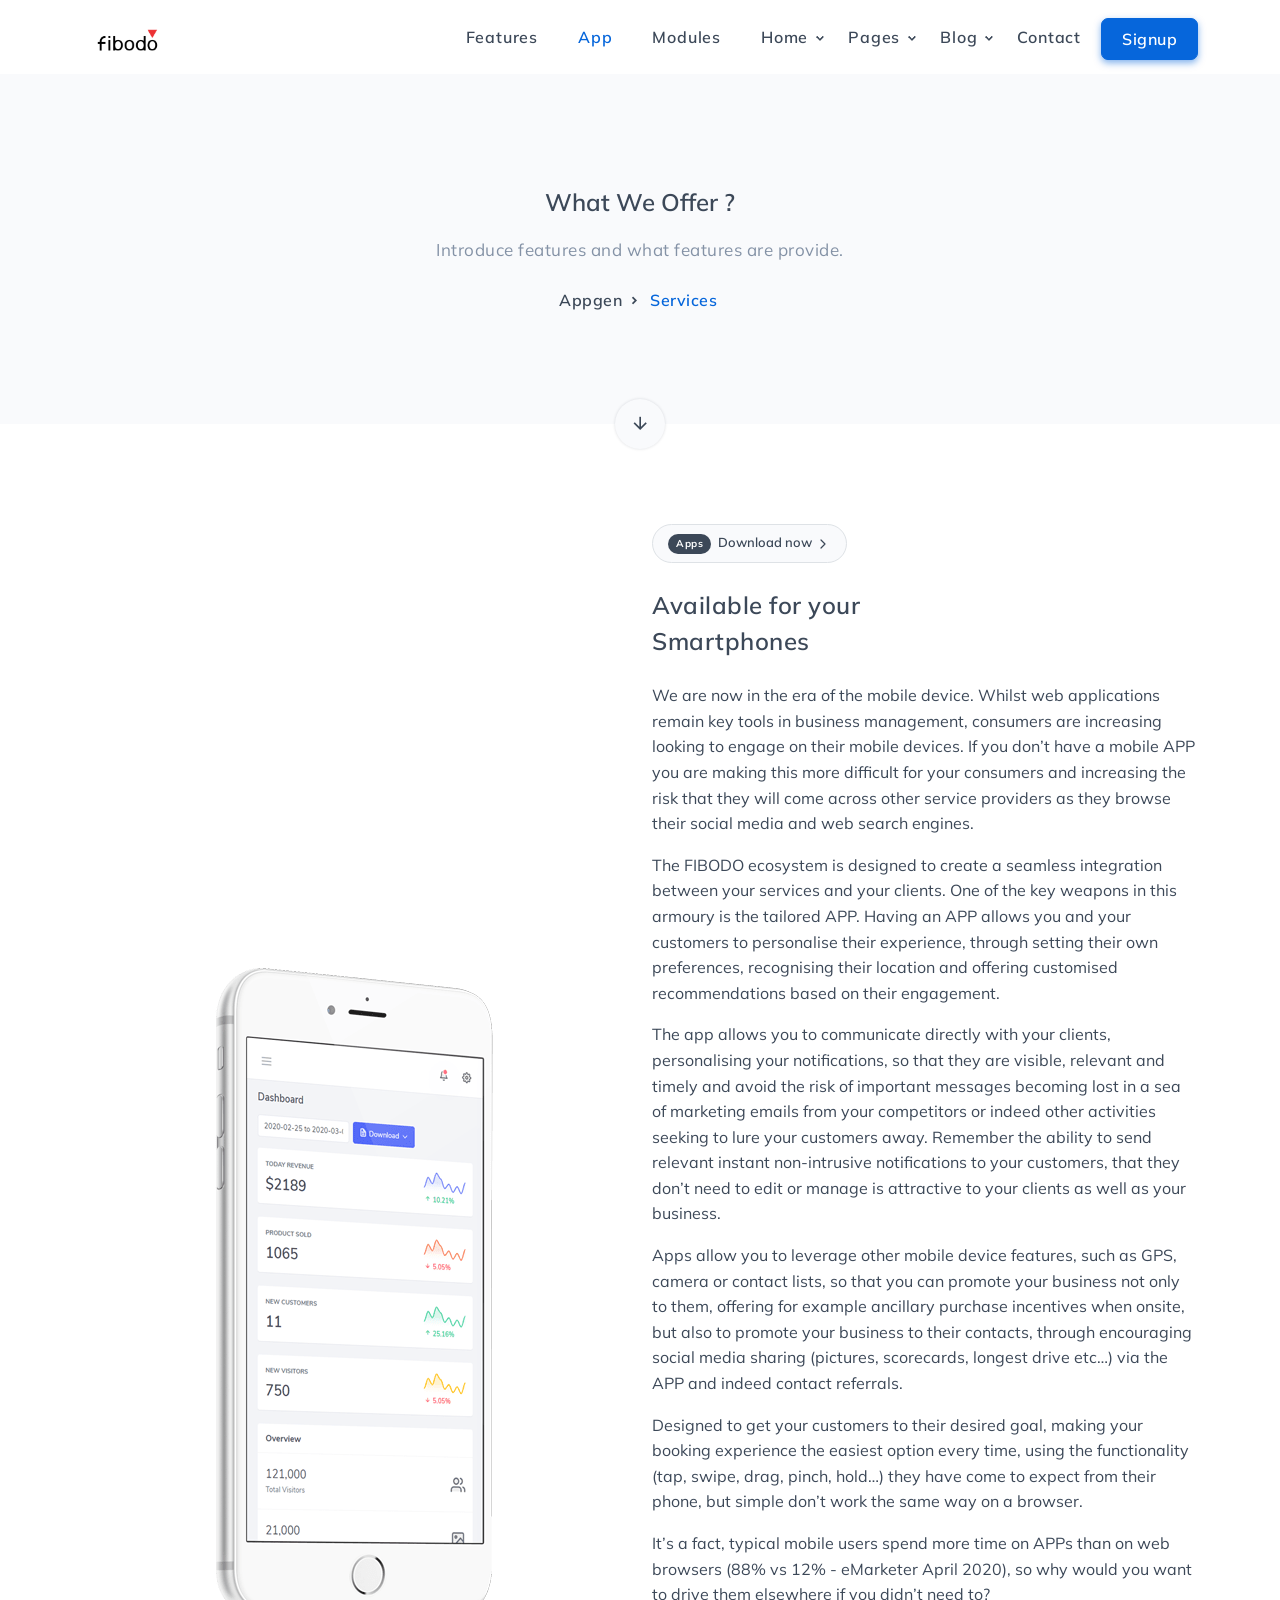
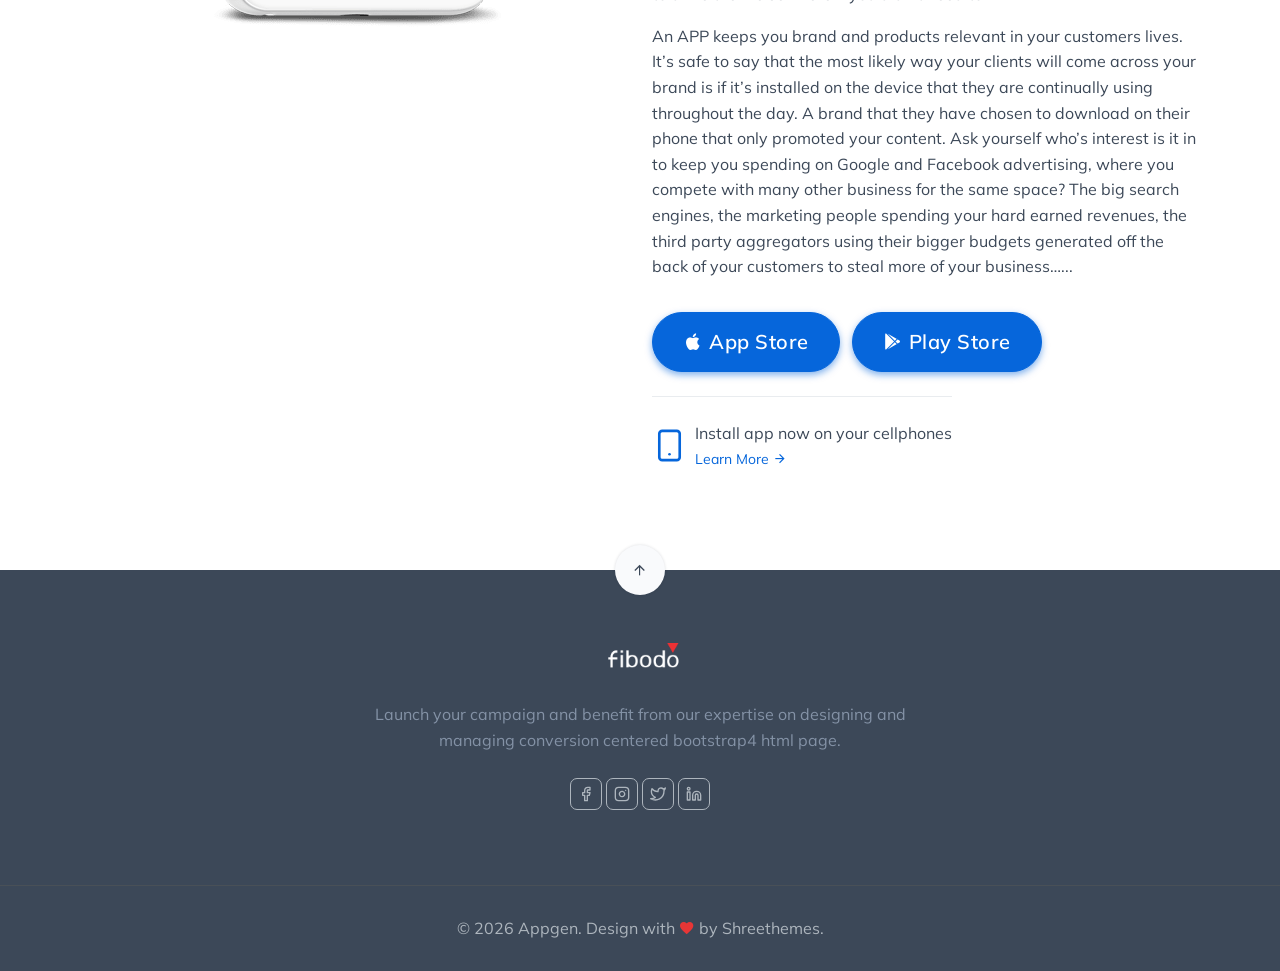
==== commit 0a285f69: "Add" ====
--- a/app.html
+++ b/app.html
@@ -150,7 +150,13 @@
                             <span class="content">Download now <i data-feather="chevron-right" class="fea icon-sm"></i></span>
                          </div>
                         <h4 class="title mb-4 mt-2">Available for your <br> Smartphones</h4>
-                        <p class="text-muted para-desc mb-0">It is a long established fact that a reader will be distracted by the readable content of a page when looking at its layout.</p>
+                        <p>We are now in the era of the mobile device. Whilst web applications remain key tools in business management, consumers are increasing looking to engage on their mobile devices. If you don’t have a mobile APP you are making this more difficult for your consumers and increasing the risk that they will come across other service providers as they browse their social media and web search engines.</p>
+<p>The FIBODO ecosystem is designed to create a seamless integration between your services and your clients. One of the key weapons in this armoury is the tailored APP. Having an APP allows you and your customers to personalise their experience,  through setting their own preferences, recognising their location and offering customised recommendations based on their engagement. </p>
+<p>The app allows you to communicate directly with your clients, personalising your notifications, so that they are visible, relevant and timely and avoid the risk of important messages becoming lost in a sea of marketing emails from your competitors or indeed other activities seeking to lure your customers away. Remember the ability to send relevant instant non-intrusive notifications to your customers, that they don’t need to edit or manage is attractive to your clients as well as your business.</p>
+<p>Apps allow you to leverage other mobile device features, such as GPS, camera or contact lists, so that you can promote your business not only to them, offering for example ancillary purchase incentives when onsite, but also to promote your business to their contacts, through encouraging social media sharing (pictures, scorecards, longest drive etc…) via the APP and indeed contact referrals.</p>
+<p>Designed to get your customers to their desired goal, making your booking experience the easiest option every time, using the functionality (tap, swipe, drag, pinch, hold…) they have come to expect from their phone, but simple don’t work the same way on a browser.</p>
+<p>It’s a fact, typical mobile users spend more time on APPs than on web browsers (88% vs 12% - eMarketer April 2020), so why would you want to drive them elsewhere if you didn’t need to?</p>
+<p>An APP keeps you brand and products relevant in your customers lives. It’s safe to say that the most likely way your clients will come across your brand is if it’s installed on the device that they are continually using throughout the day. A brand that they have chosen to download on their phone that only promoted your content. Ask yourself who’s interest is it in to keep you spending on Google and Facebook advertising, where you compete with many other business for the same space? The big search engines, the marketing people spending your hard earned revenues, the third party aggregators using their bigger budgets generated off the back of your customers to steal more of your business…...</p>
                         <div class="mt-4 mb-4">
                             <a href="javascript:void(0)" class="btn btn-pills btn-lg btn-primary mt-2 me-2"><i class="mdi mdi-apple"></i> App Store</a>
                             <a href="javascript:void(0)" class="btn btn-pills btn-lg btn-primary mt-2"><i class="mdi mdi-google-play"></i> Play Store</a>
